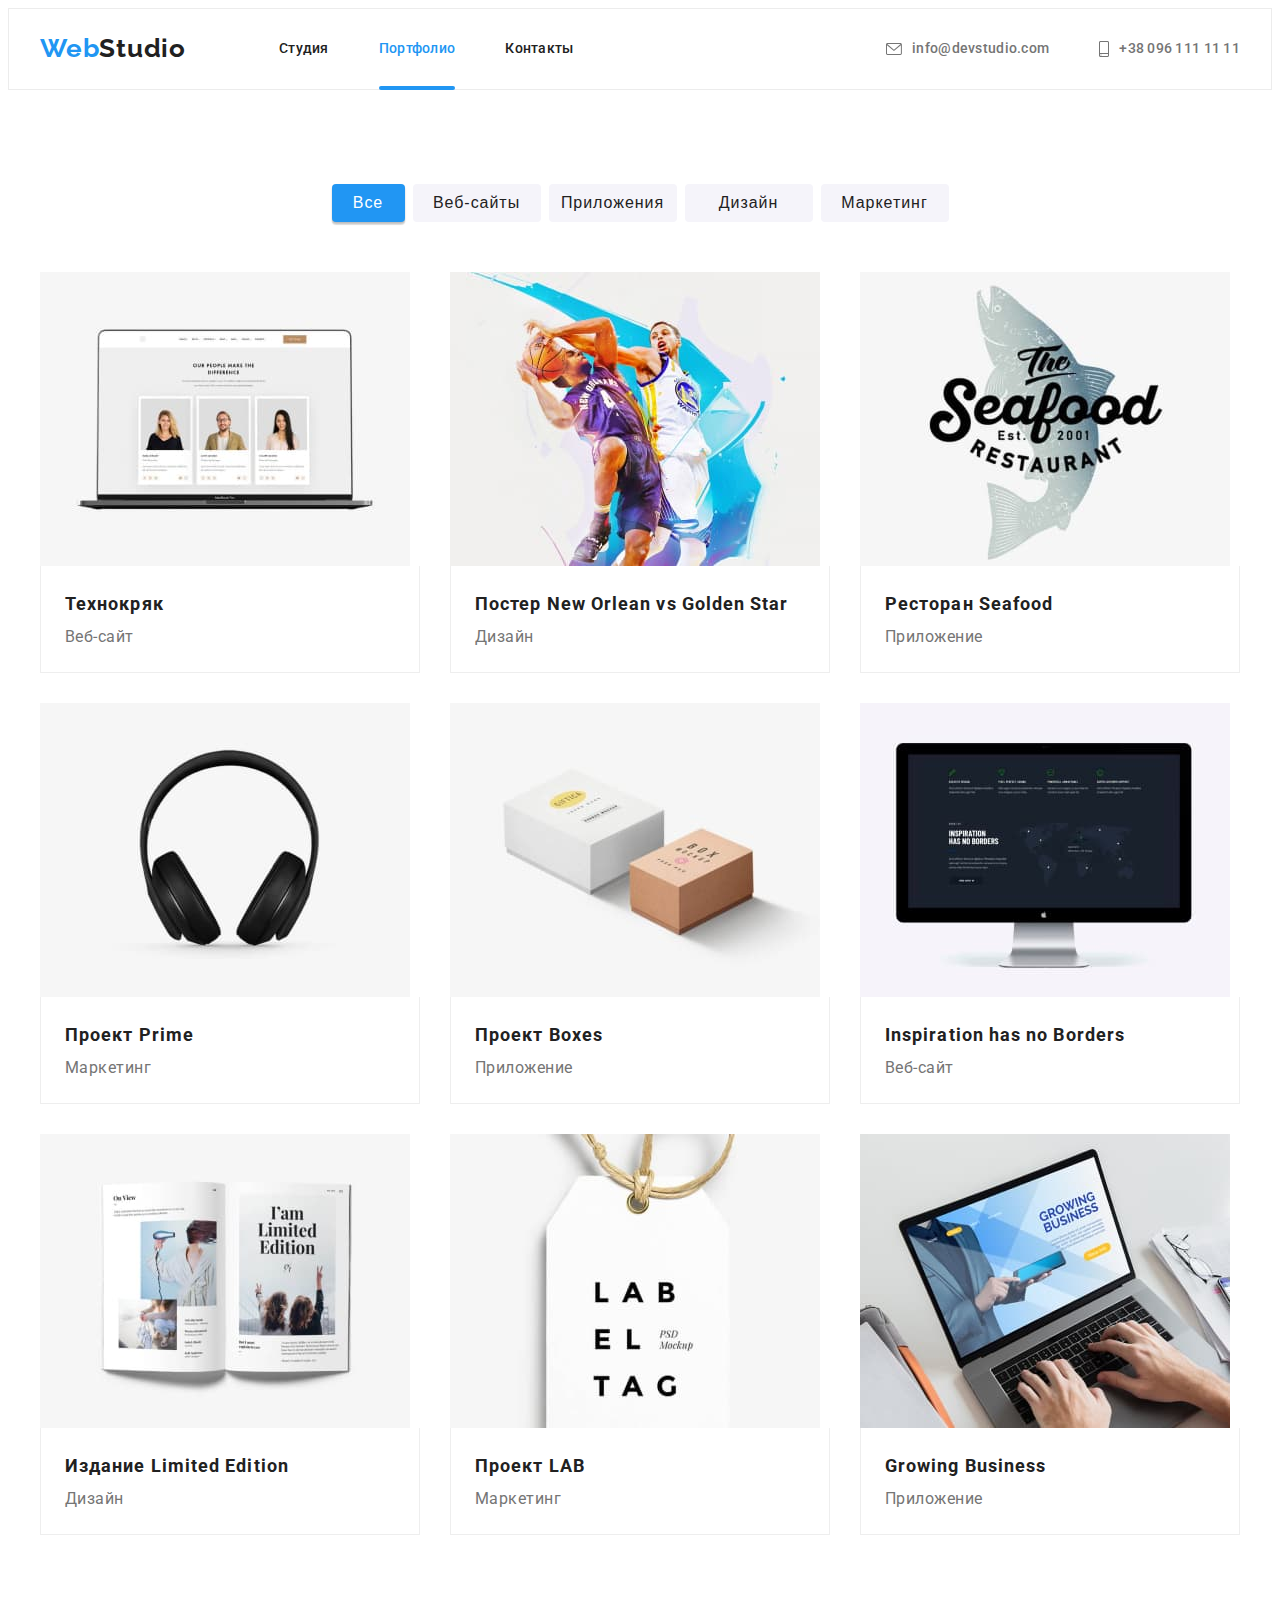
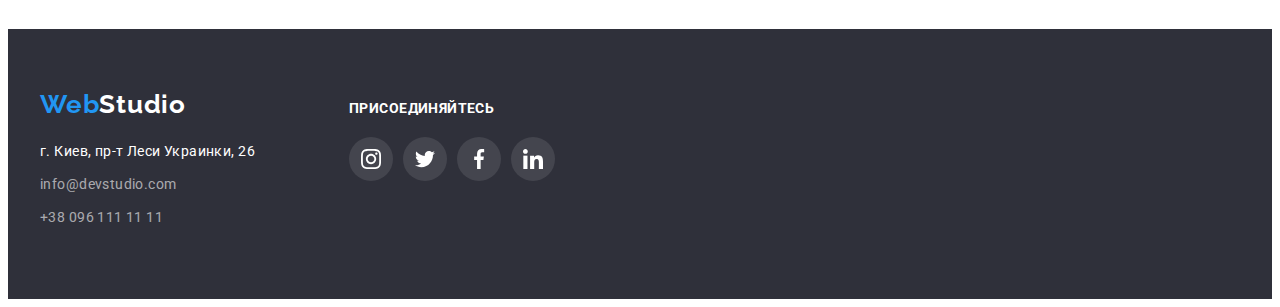
==== portfolio.html @ 604c95b8 "ДЗ 6" ====
<!DOCTYPE html>
<html lang="ru">

<head>
    <meta charset="UTF-8">
    <meta name="viewport" content="width=device-width, initial-scale=1.0" />
    <title>Портфолио</title>
    <link rel="preconnect" href="https://fonts.gstatic.com">
    <link
        href="https://fonts.googleapis.com/css2?family=Raleway:wght@700&family=Roboto:wght@400;500;700;900&display=swap"
        rel="stylesheet">
    <link rel="stylesheet" href="https://cdnjs.cloudflare.com/ajax/libs/modern-normalize/1.0.0/modern-normalize.min.css"
        integrity="sha512-ISS7cAi1PEhQ8jnbJpJZMd29NlhNj4AWYyLOSp2CE/CsHxTCu+r+t0D2yoJudVrd0/8fTVPUVDzY5Tvli75u/g=="
        crossorigin="anonymous" />
    <link rel="stylesheet" href="./css/styles.css">
</head>

<body>
    <!--Шапка сайта-->
<header class="header">
    <div class="container">
        <nav class="navigation">
            <a class="logo icon link" href="/" lang="en">Web<span class="logo-black">Studio</span></a>
            <ul class="site-nav list">
                <li class="head-item"><a class="nav-link link" href="./index.html">Студия</a></li>
                <li class="head-item"><a class="nav-link link current" href="">Портфолио</a></li>
                <li class="head-item"><a class="nav-link link" href="">Контакты</a></li>
            </ul>
        </nav>
        <ul class="contacts list">
            <li class="head-item">
                <a class="mail-link link" href="mailto:info@devstudio.com">
                    <svg class="logo-img" width="16px" height="12px">
                        <use href="./images/icons.svg#icon-mail"></use>
                    </svg>info@devstudio.com</a>
            </li>
            <li class="head-item">
                <a class="tel-link link" href="tel:+380961111111">
                    <svg class="logo-img" width="10px" height="16px">
                        <use href="./images/icons.svg#icon-tel"></use>
                    </svg>+38 096 111 11 11</a>
            </li>
        </ul>
    </div>
</header>
    <main>
        <section class="portfolio">
            <div class="container">
                <ul class="portfolio-list list">
                    <li class="portfolio-list-item">
                        <h2 class="visually-hidden">кнопка-все</h2>
                        <button class="modal-btn blue button" type="button">Все</button>
                    </li>
                    <li class="portfolio-list-item">
                        <h2 class="visually-hidden">кнопка-веб-сайты</h2>
                        <button class="modal-btn button" type="button">Веб-сайты</button>
                    </li>
                    <li class="portfolio-list-item">
                        <h2 class="visually-hidden">кнопка-приложения</h2>
                        <button class="modal-btn button" type="button">Приложения</button>
                    </li>
                    <li class="portfolio-list-item">
                        <h2 class="visually-hidden">кнопка-дизайн</h2>
                        <button class="modal-btn button" type="button">Дизайн</button>
                    </li>
                    <li class="portfolio-list-item">
                        <h2 class="visually-hidden">кнопка-маркетинг</h2>
                        <button class="modal-btn button" type="button">Маркетинг</button>
                    </li>
                </ul>
                    <h2 class="visually-hidden">projects</h2>
                <ul class="projects-list list">
                    <li class="projects-list-card">
                        <a class="projects-card link" href="">
                           <div class="projects-card-overlay">
                                <img src="./images/technocryak.jpg" alt="изображение сайта" width="370" height="294">
                                <p class="overlay">Технокряк это современная площадка распространения коронавируса. Компании используют эту платформу
                                    для цифрового
                                    шпионажа и атак на защищённые сервера конкурентов.</p>
                           </div>
                            <div class="card">
                                <h3 class="projects-list-title">Технокряк</h3>
                                <p class="projects-list-text">Веб-сайт</p>
                            </div>
                        </a>
                    </li>
                    <li class="projects-list-card">
                        <a class="projects-card link" href="">
                            <div class="projects-card-overlay">
                                <img src="./images/neworlean.jpg" alt="изображение постера" width="370" height="294">
                                <p class="overlay">Технокряк это современная площадка распространения коронавируса. Компании используют эту платформу
                                    для цифрового
                                    шпионажа и атак на защищённые сервера конкурентов.</p>
                            </div>
                            <div class="card">
                                <h3 class="projects-list-title">Постер New Orlean vs Golden Star</h3>
                                <p class="projects-list-text">Дизайн</p>
                            </div>
                        </a>
                    </li>
                    <li class="projects-list-card">
                        <a class="projects-card link" href="">
                            <div class="projects-card-overlay">
                                <img src="./images/seafood.jpg" alt="приложение ресторана" width="370" height="294">
                                <p class="overlay">Технокряк это современная площадка распространения коронавируса. Компании используют эту платформу
                                для цифрового
                                шпионажа и атак на защищённые сервера конкурентов.</p>
                            </div>
                            <div class="card">
                                <h3 class="projects-list-title">Ресторан Seafood</h3>
                                <p class="projects-list-text">Приложение</p>
                            </div>
                        </a>
                    </li>
                    <li class="projects-list-card">
                        <a class="projects-card link" href="">
                            <div class="projects-card-overlay">
                                <img src="./images/prime.jpg" alt="изображение проекта маркетинга" width="370" height="294">
                                <p class="overlay">Технокряк это современная площадка распространения коронавируса. Компании используют эту платформу
                                для цифрового
                                шпионажа и атак на защищённые сервера конкурентов.</p>
                            </div>
                            <div class="card">
                                <h3 class="projects-list-title">Проект Prime</h3>
                                <p class="projects-list-text">Маркетинг</p>
                            </div>
                        </a>
                    </li>
                    <li class="projects-list-card">
                        <a class="projects-card link" href="">
                            <div class="projects-card-overlay">
                                <img src="./images/boxes.jpg" alt="изображение приложения проекта" width="370" height="294">
                                <p class="overlay">Технокряк это современная площадка распространения коронавируса. Компании используют эту платформу
                                для цифрового
                                шпионажа и атак на защищённые сервера конкурентов.</p>
                            </div>
                            <div class="card">
                                <h3 class="projects-list-title">Проект Boxes</h3>
                                <p class="projects-list-text">Приложение</p>
                            </div>
                        </a>
                    </li>
                    <li class="projects-list-card">
                        <a class="projects-card link" href="">
                            <div class="projects-card-overlay">
                                <img src="./images/inspiration.jpg" alt="изображение сайта" width="370" height="294">
                                <p class="overlay">Технокряк это современная площадка распространения коронавируса. Компании используют эту платформу
                                для цифрового
                                шпионажа и атак на защищённые сервера конкурентов.</p>
                            </div>
                            <div class="card">
                                <h3 class="projects-list-title">Inspiration has no Borders</h3>
                                <p class="projects-list-text">Веб-сайт</p>
                            </div>
                        </a>
                    </li>
                    <li class="projects-list-card">
                        <a class="projects-card link" href="">
                            <div class="projects-card-overlay">
                                <img src="./images/limitededition.jpg" alt="изображение дизайна издания" width="370" height="294">
                                <p class="overlay">Технокряк это современная площадка распространения коронавируса. Компании используют эту платформу
                                для цифрового
                                шпионажа и атак на защищённые сервера конкурентов.</p>
                            </div>
                            <div class="card">
                                <h3 class="projects-list-title">Издание Limited Edition</h3>
                                <p class="projects-list-text">Дизайн</p>
                            </div>
                        </a>
                    </li>
                    <li class="projects-list-card">
                        <a class="projects-card link" href="">
                            <div class="projects-card-overlay">
                                <img src="./images/lab.jpg" alt="изображение проекта маркетинга" width="370" height="294">
                                <p class="overlay">Технокряк это современная площадка распространения коронавируса. Компании используют эту платформу
                                для цифрового
                                шпионажа и атак на защищённые сервера конкурентов.</p>
                            </div>
                            <div class="card">
                                <h3 class="projects-list-title">Проект LAB</h3>
                                <p class="projects-list-text">Маркетинг</p>
                            </div>
                        </a>
                    </li>
                    <li class="projects-list-card">
                        <a class="projects-card link" href="">
                            <div class="projects-card-overlay">
                                <img src="./images/growingbusiness.jpg" alt="изображение приложения" width="370" height="294">
                                <p class="overlay">Технокряк это современная площадка распространения коронавируса. Компании используют эту платформу
                                для цифрового
                                шпионажа и атак на защищённые сервера конкурентов.</p>
                            </div>
                            <div class="card">
                                <h3 class="projects-list-title">Growing Business</h3>
                                <p class="projects-list-text">Приложение</p>
                            </div>
                        </a>
                    </li>
                </ul>
            </div>
        </section>
    </main>
    <!--Подвал сайта-->
    <footer class="footer">
        <div class="footer-container container">
            <div class="left-side">
                <a class="logo link" href="" lang="en">Web<span class="logo-white">Studio</span></a>
                <address class="address">
                    <ul class="footer-contacts list">
                        <li class="footer-contacts-list"><a class="footer-adress white link"
                                href="https://goo.gl/maps/LXZm2R2SJm3Z9BvE9">г. Киев, пр-т Леси Украинки, 26</a></li>
                        <li class="footer-contacts-list"><a class="footer-adress link" href="mailto:info@devstudio.com"
                                lang="en">info@devstudio.com</a></li>
                        <li class="footer-contacts-list"><a class="footer-adress link" href="tel:+380961111111">+38 096 111
                                11 11</a></li>
                    </ul>
                </address>
            </div>
            <div class="right-side">
                <p class="footer-social-list">присоединяйтесь</p>
                <ul class="footer-social-list-icons list">
                    <li class="social-list-item">
                        <a href="" class="footer-social-list-link soc-link">
                            <svg class="social-list-icon" width="20px" height="20px">
                                <use href="./images/icons.svg#icon-instagram"></use>
                            </svg>
                        </a>
                    </li>
                    <li class="social-list-item">
                        <a href="" class="footer-social-list-link soc-link">
                            <svg class="social-list-icon" width="20px" height="20px">
                                <use href="./images/icons.svg#icon-twitter"></use>
                            </svg>
                        </a>
                    </li>
                    <li class="social-list-item">
                        <a href="" class="footer-social-list-link soc-link">
                            <svg class="social-list-icon" width="20px" height="20px">
                                <use href="./images/icons.svg#icon-facebook"></use>
                            </svg>
                        </a>
                    </li>
                    <li class="social-list-item">
                        <a href="" class="footer-social-list-link soc-link">
                            <svg class="social-list-icon" width="20px" height="20px">
                                <use href="./images/icons.svg#icon-linkedin"></use>
                            </svg>
                        </a>
                    </li>
                </ul>
            </div>
        </div>
    </footer>
    </body>
    
    </html>
---- css/styles.css ----
:root {
  --main-font: "Roboto", sans-serif;
  --secondary-font: "Raleway", sans-serif;
  --accent-color: #2196f3;
  --footer-color: #2f303a;
  --background-color: #ffffff;
  --font-color: #212121;
  --description-color: #757575;
  --secondary-background: #f5f4fa;
  --adress-color: rgba(255, 255, 255, 0.6);
  --border-cards: #eeeeee;
  --accent-padding-top: 94px;
  --accent-padding-bottom: 94px;
  --color-link: #afb1b8;
  --color-footer-link: rgba(255, 255, 255, 0.1);
  --color-border-header: #ececec;
  --color-hover-btn: #188ce8;
}
body {
  font-family: var(--main-font);
  background-color: var(--background-color);
}
h1,
h2,
h3,
h4,
h5,
h6,
p {
  margin: 0;
}
ul,
ol {
  margin: 0;
  padding: 0;
}
img {
  display: block;
}
.link {
  text-decoration: none;
}
.list {
  list-style: none;
}
.address {
  font-style: normal;
}
.visually-hidden {
  position: absolute !important;
  clip: rect(1px 1px 1px 1px); /* IE6, IE7 */
  clip: rect(1px, 1px, 1px, 1px);
  padding: 0 !important;
  border: 0 !important;
  height: 1px !important;
  width: 1px !important;
  overflow: hidden;
}
.container {
  width: 1200px;
  margin: 0 auto;
  padding-left: 15px;
  padding-right: 15px;
}
/*COMPONENTS*/
.logo {
  font-family: var(--secondary-font);
  font-weight: 700;
  font-size: 26px;
  line-height: 1.19;
  letter-spacing: 0.03em;
  color: var(--accent-color);
}
.button {
  font-size: 16px;
  line-height: 1.88;
  letter-spacing: 0.06em;
  cursor: pointer;
  border: none;
  border-radius: 4px;
}
.soc-link {
  display: flex;
  justify-content: center;
  align-items: center;
  border-radius: 50%;
  width: 44px;
  height: 44px;
}
/*END COMPONENTS*/

/*SITE NAV*/
.header {
  border: 1px solid var(--color-border-header);
}
.header .container {
  display: flex;
  align-items: center;
}
.navigation {
  display: flex;
  align-items: center;
}
.site-nav {
  display: flex;
  align-items: center;
}
.contacts {
  display: flex;
  justify-content: center;
  align-items: center;
  margin-left: auto;
}
.logo {
  margin-right: 93px;
}
.logo.icon {
  padding-top: 24px;
  padding-bottom: 25px;
}
.nav-link:hover,
.nav-link:focus {
  color: var(--accent-color);
}
.head-item:not(:last-child) {
  margin-right: 50px;
}
.logo-black {
  color: var(--font-color);
}
.nav-link {
  font-weight: 500;
  font-size: 14px;
  line-height: 1.14;
  letter-spacing: 0.02em;
  color: var(--font-color);
  padding: 32px 0px;
  display: block;
  transition: color 250ms cubic-bezier(0.4, 0, 0.2, 1);
}
.mail-link.link:hover,
.mail-link.link:focus,
.tel-link.link:hover,
.tel-link.link:focus {
  color: var(--accent-color);
}
.mail-link.link:hover .logo-img,
.mail-link.link:focus .logo-img {
  fill: var(--accent-color);
}
.tel-link.link:hover .logo-img,
.tel-link.link:focus .logo-img {
  fill: var(--accent-color);
}
.site-nav .link.current {
  color: var(--accent-color);
}
.current::after {
  content: "";
  display: block;
  position: absolute;
  left: 0;
  bottom: -1px;
  width: 100%;
  height: 4px;
  background-color: var(--accent-color);
  border-radius: 4px;
}
.head-item {
  position: relative;
}
.tel-link,
.mail-link {
  display: flex;
  align-items: center;
  font-weight: 500;
  font-size: 14px;
  line-height: 1.14;
  letter-spacing: 0.02em;
  color: var(--description-color);
  padding: 32px 0px;
  transition: color 250ms cubic-bezier(0.4, 0, 0.2, 1);
}
.logo-img {
  margin-right: 10px;
  fill: var(--description-color);
  transition: fill 250ms cubic-bezier(0.4, 0, 0.2, 1);
}
/*END SITE NAV*/

/*HERO*/
.hero {
  background-color: var(--footer-color);
  max-width: 1600px;
  padding-top: 200px;
  padding-bottom: 200px;
  text-align: center;
  margin-left: auto;
  margin-right: auto;
  background-image: linear-gradient(
      rgba(47, 48, 58, 0.4),
      rgba(47, 48, 58, 0.4)
    ),
    url(../images/bg-hero.jpg);
  background-position: center;
  background-repeat: no-repeat;
  background-size: cover;
  background-color: var(--footer-color);
}
.hero-title {
  font-weight: 900;
  font-size: 44px;
  line-height: 1.36;
  letter-spacing: 0.06em;
  color: var(--background-color);
  text-transform: uppercase;
  width: 696px;
  margin: 0 auto;
  margin-bottom: 30px;
}
.hero-btn {
  display: inline-block;
  font-weight: 700;
  background-color: var(--accent-color);
  color: var(--background-color);
  height: 50px;
  width: 200px;
  left: 700px;
  top: 430px;
  box-shadow: 0px 4px 4px 0px rgba(0, 0, 0, 0.15);
  transition: background-color 250ms cubic-bezier(0.4, 0, 0.2, 1);
}
.hero-btn:hover,
.hero-btn:focus {
  background-color: var(--color-hover-btn);
}
/*END HERO*/

/*FEATURES*/
.features {
  display: flex;
  align-items: center;
  margin-left: -30px;
  margin-top: -30px;
}
.features-list {
  flex-basis: calc(100% / 4 - 30px);
  margin-left: 30px;
  margin-top: 30px;
}
.feature-title {
  text-transform: uppercase;
  font-weight: 700;
  font-size: 14px;
  line-height: 1.14;
  letter-spacing: 0.03em;
  color: var(--font-color);
  margin-bottom: 10px;
}
.description {
  font-size: 14px;
  line-height: 1.71;
  letter-spacing: 0.03em;
  color: var(--description-color);
}
.advantages {
  padding-top: var(--accent-padding-top);
  padding-bottom: 47px;
}
.feature-logo {
  height: 70px;
  width: 70px;
}
.feature-icons {
  display: flex;
  justify-content: center;
  align-items: center;
  width: 270px;
  height: 120px;
  background: var(--secondary-background);
  border-radius: 4px;
  margin-bottom: 30px;
}
/*END FEATURES*/

/*SERVICES*/
.services {
  padding-top: 47px;
  padding-bottom: var(--accent-padding-bottom);
}
.services-list {
  display: flex;
  align-items: center;
  margin-left: -30px;
  margin-top: -30px;
}
.title {
  font-weight: 700;
  font-size: 36px;
  line-height: 1.17;
  letter-spacing: 0.03em;
  color: var(--font-color);
  text-align: center;
}
.subtitle {
  margin-bottom: 50px;
}
.services-list-item {
  flex-basis: calc(100% / 3 - 30px);
  margin-left: 30px;
  margin-top: 30px;
}
.services-card {
  position: relative;
}
.services-list-item-text {
  display: flex;
  justify-content: center;
  align-items: center;
  position: absolute;
  width: 370px;
  height: 70px;
  bottom: 0;
  left: 0;
  background-color: rgba(47, 48, 58, 0.8);
  color: var(--background-color);
  font-size: 14px;
  font-weight: 700;
  line-height: 1.14;
  letter-spacing: 0.03em;

  text-transform: uppercase;
}
/*END SERVICES*/

/*TEAM*/
.team {
  background-color: var(--secondary-background);
  padding-top: 94px;
  padding-bottom: var(--accent-padding-bottom);
}
.team-list {
  display: flex;
  align-items: center;
  margin-left: -30px;
  margin-top: -30px;
}
.title-team {
  margin-bottom: 50px;
}
.team-list-title {
  font-weight: 500;
  font-size: 16px;
  line-height: 1.19;
  letter-spacing: 0.03em;
  color: var(--font-color);
  margin-bottom: 10px;
}
.team-list-position {
  font-size: 16px;
  line-height: 1.19;
  letter-spacing: 0.03em;
  color: var(--description-color);
}
.team-list-item-description {
  padding: 30px 30px 30px 32px;
  text-align: center;
  background-color: var(--background-color);
  border-radius: 4px;
}
.team-list-item {
  flex-basis: calc(100% / 4 - 30px);
  margin-left: 30px;
  margin-top: 30px;
  box-shadow: 0px 1px 3px rgba(0, 0, 0, 0.12), 0px 1px 1px rgba(0, 0, 0, 0.14),
    0px 2px 1px rgba(0, 0, 0, 0.2);
  border-radius: 0px 0px 4px 4px;
}
.social-list {
  display: flex;
  align-items: center;
  justify-content: space-between;
  margin-top: 16px;
}
.social-list-link {
  background-color: var(--background-color);
  fill: var(--color-link);
  transition: fill 250ms cubic-bezier(0.4, 0, 0.2, 1),
    background-color 250ms cubic-bezier(0.4, 0, 0.2, 1);
}
.social-list-link:hover,
.social-list-link:focus {
  fill: var(--background-color);
  background-color: var(--accent-color);
}
/*END TEAM*/

/*CLIENTS*/
.clients-icon-link {
  display: flex;
  justify-content: center;
  align-items: center;
  width: 170px;
  height: 90px;
  background-color: var(--background-color);
  border: 1px solid var(--color-link);
  border-radius: 4px;
  fill: var(--color-link);
  transition: fill 250ms cubic-bezier(0.4, 0, 0.2, 1),
    border 250ms cubic-bezier(0.4, 0, 0.2, 1);
}
.clients-list {
  display: flex;
  justify-content: space-between;
  align-items: center;
  margin-top: 50px;
}
.clients {
  padding-top: var(--accent-padding-top);
  padding-bottom: var(--accent-padding-bottom);
}
.clients-icon-link:hover,
.clients-icon-link:focus {
  border: 1px solid var(--accent-color);
  fill: var(--accent-color);
}
/*END CLIENTS*/

/*FOOTER*/
.footer {
  background-color: var(--footer-color);
  padding-top: 60px;
  padding-bottom: 60px;
}
.footer-container {
  display: flex;
  align-items: baseline;
}
.logo-white {
  color: var(--background-color);
}
.footer-adress {
  font-size: 14px;
  line-height: 1.71;
  letter-spacing: 0.03em;
  color: var(--adress-color);
  transition: color 250ms cubic-bezier(0.4, 0, 0.2, 1);
}
.footer-adress:hover,
.footer-adress:focus {
  color: var(--background-color);
}
.footer-adress.white {
  color: var(--background-color);
}
.footer-contacts {
  margin-top: 20px;
}
.footer-contacts-list {
  margin-bottom: 9px;
}
.footer-adress:hover,
.footer-adress:focus {
  color: var(--accent-color);
}
.footer-social-list {
  font-size: 14px;
  font-weight: 700;
  line-height: 1.14;
  letter-spacing: 0.03em;
  color: var(--background-color);
  margin-bottom: 20px;
  text-transform: uppercase;
}
.right-side {
  width: 206px;
  height: 80px;
  margin-left: 70px;
}
.footer-social-list-icons {
  display: flex;
  align-items: center;
  justify-content: space-between;
}
.footer-social-list-link {
  background-color: var(--color-footer-link);
  fill: var(--background-color);
  transition: background-color 250ms cubic-bezier(0.4, 0, 0.2, 1);
}
.footer-social-list-link:hover,
.footer-social-list-link:focus {
  background-color: var(--accent-color);
}
.footer-form {
  height: 86px;
  width: 570px;
  margin-left: 93px;
}
.form-item {
  font-size: 14px;
  font-weight: 700;
  line-height: 1.14;
  letter-spacing: 0.03em;
  color: var(--background-color);
  text-transform: uppercase;
}
.button-icon {
  fill: var(--background-color);
  margin-left: 10px;
}
.footer-modal-btn {
}
/*END FOOTER*/

/*PORTFOLIO*/
.portfolio {
  padding-top: var(--accent-padding-top);
  padding-bottom: var(--accent-padding-bottom);
}
.portfolio-list {
  display: flex;
  align-items: center;
  justify-content: center;
  margin-bottom: 50px;
}
.modal-btn {
  font-weight: 500;
  color: var(--font-color);
  background-color: var(--secondary-background);
  height: 38px;
  width: 128px;
  left: 576px;
  top: 174px;
  transition: background-color 250ms cubic-bezier(0.4, 0, 0.2, 1),
    color 250ms cubic-bezier(0.4, 0, 0.2, 1),
    box-shadow 250ms cubic-bezier(0.4, 0, 0.2, 1);
}
.modal-btn:hover,
.modal-btn:focus {
  background-color: var(--accent-color);
  color: var(--background-color);
  box-shadow: 0px 3px 1px rgba(0, 0, 0, 0.1), 0px 1px 2px rgba(0, 0, 0, 0.08),
    0px 2px 2px rgba(0, 0, 0, 0.12);
}
.modal-btn.blue {
  background-color: var(--accent-color);
  color: var(--background-color);
  height: 38px;
  width: 73px;
  left: 495px;
  top: 174px;
  box-shadow: 0px 3px 1px rgba(0, 0, 0, 0.1), 0px 1px 2px rgba(0, 0, 0, 0.08),
    0px 2px 2px rgba(0, 0, 0, 0.12);
}
.projects-list-title {
  font-weight: 700;
  font-size: 18px;
  line-height: 2;
  letter-spacing: 0.06em;
  color: var(--font-color);
}
.projects-list-text {
  font-size: 16px;
  line-height: 1.88;
  letter-spacing: 0.03em;
  color: var(--description-color);
}
.portfolio-list-item:not(:last-child) {
  margin-right: 8px;
}
.projects-list {
  display: flex;
  align-items: center;
  flex-wrap: wrap;
  margin-left: -30px;
  margin-top: -30px;
}
.projects-list-card {
  flex-basis: calc(100% / 3 - 30px);
  margin-left: 30px;
  margin-top: 30px;
}
.projects-card {
  display: block;
}
.projects-card:hover,
.projects-card:focus {
  box-shadow: 0px 4px 4px 0px rgba(0, 0, 0, 0.25);
  transition: box-shadow 250ms cubic-bezier(0.4, 0, 0.2, 1);
}
.card {
  padding: 20px 24px;
  border-right: 1px solid var(--border-cards);
  border-bottom: 1px solid var(--border-cards);
  border-left: 1px solid var(--border-cards);
}
.overlay {
  position: absolute;
  top: 0;
  left: 0;
  height: 100%;
  background-color: rgba(33, 150, 243, 0.9);
  color: var(--background-color);
  font-size: 18px;
  line-height: 1.56;
  letter-spacing: 0.03em;
  text-align: left;
  padding: 63px 24px;
  overflow: auto;
  transform: translateY(100%);
  transition: transform 250ms cubic-bezier(0.4, 0, 0.2, 1);
}
.projects-card-overlay {
  position: relative;
  overflow: hidden;
}
.projects-card:hover .overlay,
.projects-card:focus .overlay {
  transform: translateY(0%);
}
/*END PORTFOLIO*/

/*Modal*/
.backdrop {
  position: fixed;
  top: 0;
  left: 0;
  width: 100vw;
  height: 100vh;
  background-color: rgba(0, 0, 0, 0.2);
  transition: all 250ms cubic-bezier(0.4, 0, 0.2, 1);
}
.modal {
  position: absolute;
  top: 50%;
  left: 50%;
  padding: 40px;
  transform: translate(-50%, -50%);
  height: 581px;
  width: 528px;
  border-radius: 4px;
  background-color: var(--background-color);
  box-shadow: 0px 4px 4px rgba(0, 0, 0, 0.25), 0px 1px 3px rgba(0, 0, 0, 0.12),
    0px 1px 1px rgba(0, 0, 0, 0.14), 0px 2px 1px rgba(0, 0, 0, 0.2);
}
.modal-btn-close {
  position: absolute;
  top: 8px;
  right: 8px;
  width: 30px;
  height: 30px;
  background-color: var(--background-color);
  border: 1px solid rgba(0, 0, 0, 0.1);
  border-radius: 50%;
  cursor: pointer;
}
.is-hidden {
  opacity: 0;
  visibility: hidden;
  pointer-events: none;
}
.modal-form {
  display: flex;
  flex-direction: column;
}
.modal-text {
  font-size: 20px;
  font-weight: 700;
  line-height: 1.15;
  letter-spacing: 0.03em;
  text-align: center;
  color: var(--font-color);
  padding-bottom: 2px;
}
.modal-form-input {
  width: 100%;
  height: 40px;
  border: 1px solid rgba(33, 33, 33, 0.2);
  border-radius: 4px;
  padding-left: 42px;
  transition: border-color 250ms cubic-bezier(0.4, 0, 0.2, 1);
}
.modal-form-input:focus {
  outline: none;
  border-color: var(--accent-color);
}
.form-icon {
  position: absolute;
  display: block;
  top: 50%;
  left: 12px;
  transform: translateY(-50%);
  transition: fill 250ms cubic-bezier(0.4, 0, 0.2, 1);
}
.modal-form-input:focus + .form-icon {
  fill: var(--accent-color);
}
.modal-form-input-wrapper {
  position: relative;
  display: block;
  margin-top: 4px;
}
.modal-form-field {
  font-size: 12px;
  line-height: 1.17;
  letter-spacing: 0.01em;
  color: var(--description-color);
  margin-top: 10px;
}
.modal-form-message {
  width: 100%;
  height: 120px;
  border: 1px solid rgba(33, 33, 33, 0.2);
  border-radius: 4px;
  padding: 12px 16px;
  resize: none;
  margin-top: 4px;
  transition: border-color 250ms cubic-bezier(0.4, 0, 0.2, 1);
  margin-bottom: 20px;
}
.modal-form-message::placeholder {
  font-size: 12px;
  font-weight: 400;
  line-height: 1.17;
  letter-spacing: 0.01em;
  color: rgba(117, 117, 117, 0.5);
}
.modal-form-message:focus {
  outline: none;
  border-color: var(--accent-color);
}
.modal-form-check-desc::before {
  display: inline-block;
  content: "";
  width: 16px;
  height: 15px;
  border: 2px solid var(--font-color);
  border-radius: 4px;
  cursor: pointer;
  margin-right: 8px;
  transition: border 250ms cubic-bezier(0.4, 0, 0.2, 1);
}
.modal-form-term:checked + .modal-form-check-desc::before {
  background-image: url(../images/icon-check.svg);
  background-color: var(--accent-color);
  background-position: center;
  border-color: var(--accent-color);
  box-shadow: 0px 1px 3px rgba(0, 0, 0, 0.12), 0px 1px 1px rgba(0, 0, 0, 0.14),
    0px 2px 1px rgba(0, 0, 0, 0.2);
}
.modal-form-term:focus + .modal-form-check-desc::before {
  border: 2px solid var(--accent-color);
}
.modal-form-check-desc {
  font-size: 14px;
  line-height: 1.71;
  letter-spacing: 0.03em;
  color: var(--description-color);
}
.modal-form-btn {
  align-self: center;
  margin-top: 30px;
}
.modal-form-btn:hover,
.modal-form-btn:focus {
  background-color: var(--color-hover-btn);
}
.form-link {
  color: var(--accent-color);
}
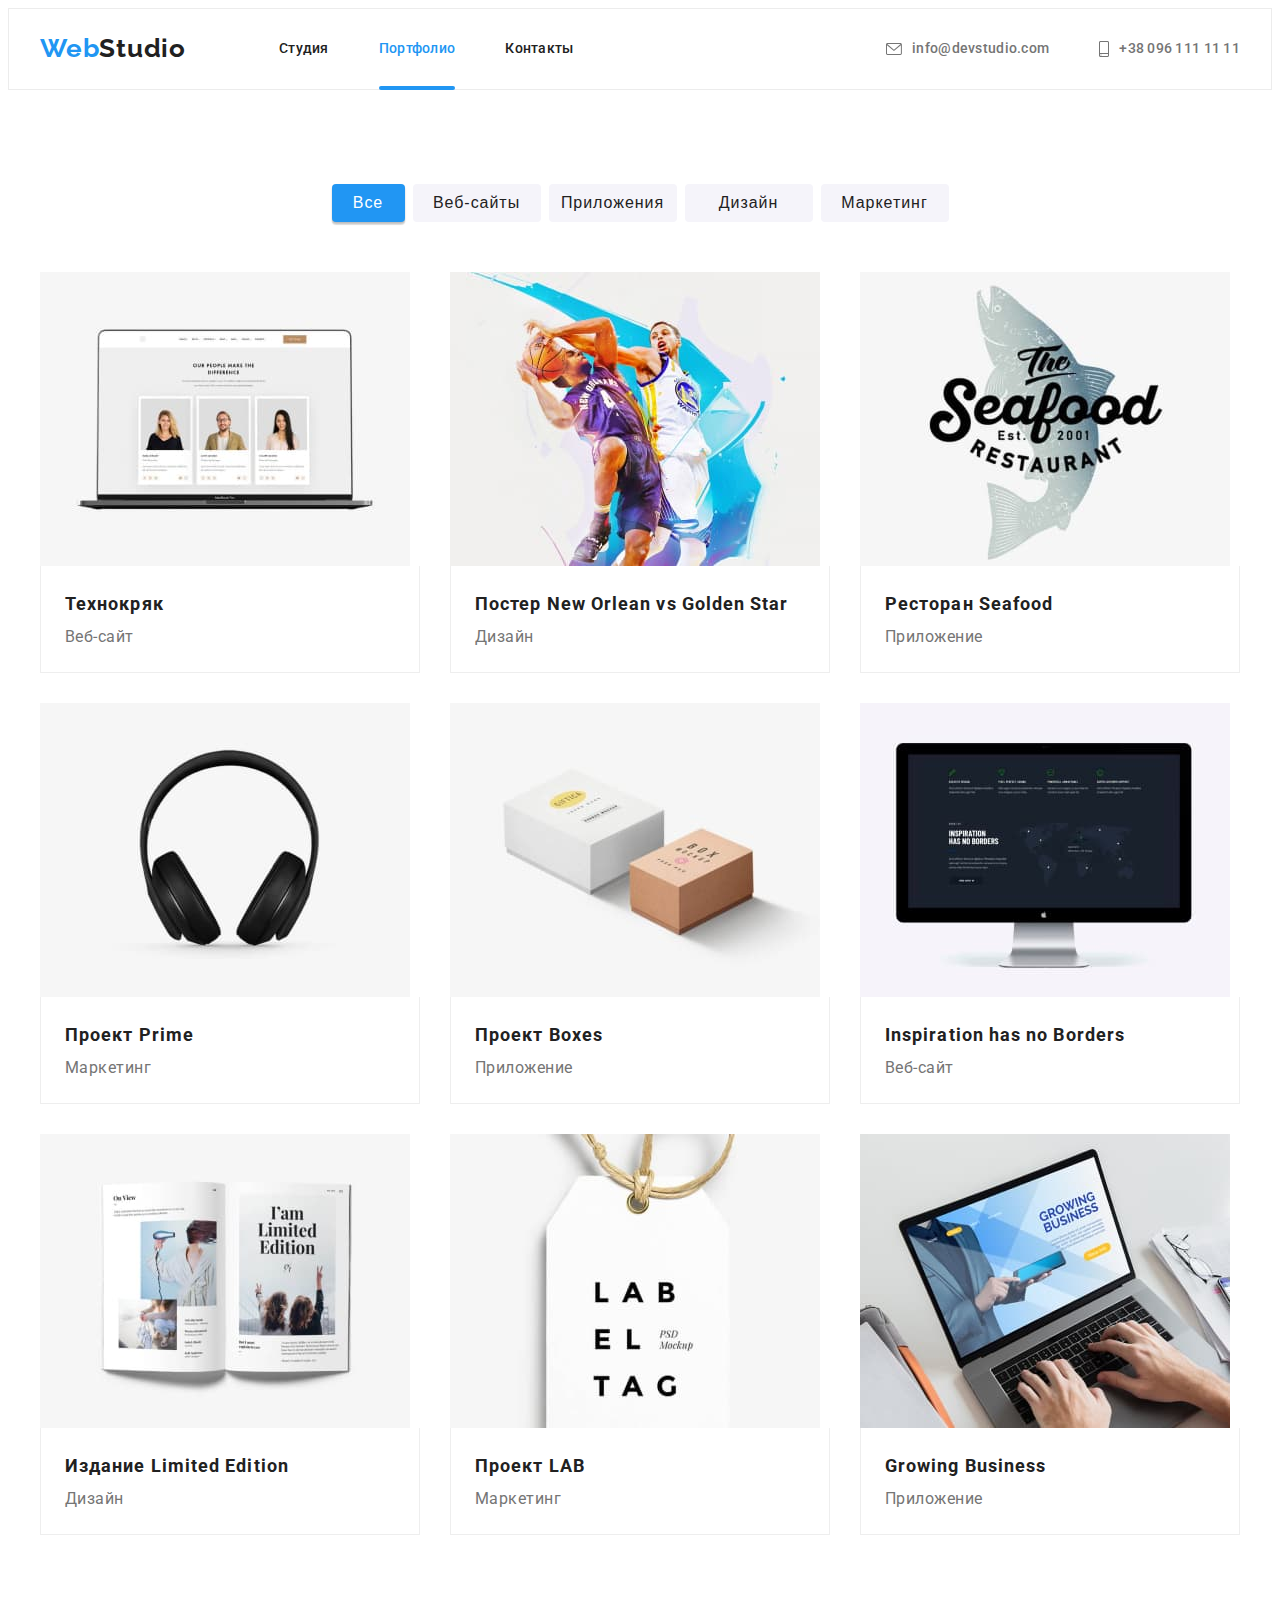
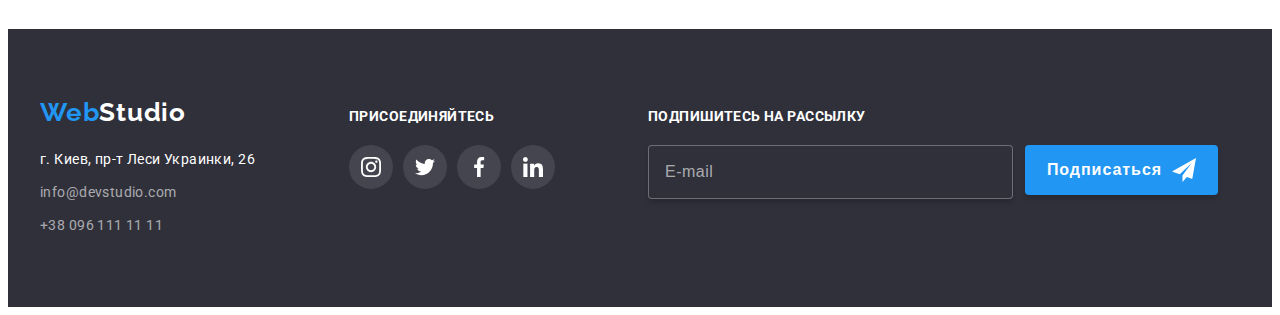
==== commit 3ea1c527: "ДЗ 6" ====
--- a/portfolio.html
+++ b/portfolio.html
@@ -249,8 +249,69 @@
                     </li>
                 </ul>
             </div>
+            <div class="footer-form-field">
+                <b class="form-item">Подпишитесь на рассылку</b>
+                <form action="#" class="footer-form">
+                    <input type="email" name="footer-user-mail" class="footer-form-input" placeholder="E-mail" required>
+                    <button type="submit" class="footer-modal-btn hero-btn button">
+                        Подписаться
+                        <svg class="button-icon" width="24px" height="24px">
+                            <use href="./images/icons.svg#icon-send"></use>
+                        </svg>
+                    </button>
+                </form>
+            </div>
         </div>
     </footer>
+    <div class="backdrop is-hidden" data-modal>
+        <div class="modal">
+            <button type="button" class="modal-btn-close" data-modal-close>
+                <svg class="btn-close" width="11px" height="11px">
+                    <use href="./images/icons.svg#icon-close"></use>
+                </svg>
+            </button>
+            <b class="modal-text">Оставьте свои данные, мы вам перезвоним</b>
+            <form action="#" class="modal-form">
+                <label class="modal-form-field" for="">
+                    Имя
+                    <span class="modal-form-input-wrapper">
+                        <input type="text" name="user-name" class="modal-form-input" required minlength="2">
+                        <svg class="form-icon" width="18px" height="18px">
+                            <use href="./images/icons.svg#icon-form-name"></use>
+                        </svg>
+                    </span>
+                </label>
+                <label class="modal-form-field" for="">
+                    Телефон
+                    <span class="modal-form-input-wrapper">
+                        <input type="tel" name="user-phone" class="modal-form-input" required
+                            pattern="[0-9]{3}-[0-9]{3}-[0-9]{2}-[0-9]{2}" title="096-111-11-11">
+                        <svg class="form-icon" width="18px" height="18px">
+                            <use href="./images/icons.svg#icon-form-phone"></use>
+                        </svg>
+                    </span>
+                </label>
+                <label class="modal-form-field" for="">
+                    Почта
+                    <span class="modal-form-input-wrapper">
+                        <input type="email" name="user-mail" class="modal-form-input" required>
+                        <svg class="form-icon" width="18px" height="18px">
+                            <use href="./images/icons.svg#icon-form-email"></use>
+                        </svg>
+                    </span>
+                </label>
+                <label class="modal-form-field" for="">
+                    Комментарий
+                    <textarea name="user-message" id="" class="modal-form-message" placeholder="Введите текст"></textarea>
+                </label>
+                <input type="checkbox" id="user-term" name="user-term" class="modal-form-term visually-hidden">
+                <label for="user-term" class="modal-form-check-desc">Соглашаюсь с рассылкой и принимаю <a href=""
+                        class="form-link">Условия договора</a></label>
+                <button type="submit" class="modal-form-btn hero-btn button">Отправить</button>
+            </form>
+        </div>
+    </div>
+    <script src="./js/modal.js"></script>
     </body>
     
     </html>--- a/css/styles.css
+++ b/css/styles.css
@@ -491,24 +491,50 @@
 .footer-social-list-link:focus {
   background-color: var(--accent-color);
 }
-.footer-form {
+.footer-form-field {
   height: 86px;
   width: 570px;
   margin-left: 93px;
+  margin-top: 20px;
 }
 .form-item {
+  display: block;
   font-size: 14px;
   font-weight: 700;
   line-height: 1.14;
   letter-spacing: 0.03em;
   color: var(--background-color);
   text-transform: uppercase;
+}
+.footer-form {
+  display: flex;
+  margin-top: 20px;
+}
+.footer-form-input {
+  width: 358px;
+  height: 50px;
+  border: 1px solid rgba(255, 255, 255, 0.3);
+  box-shadow: 0px 4px 4px rgba(0, 0, 0, 0.15);
+  border-radius: 4px;
+  background-color: var(--footer-color);
+  margin-right: 12px;
+  padding-left: 16px;
+}
+.footer-form-input::placeholder {
+  font-size: 16px;
+  font-weight: 400;
+  line-height: 1.25;
+  letter-spacing: 0.03em;
+  color: var(--adress-color);
 }
 .button-icon {
   fill: var(--background-color);
   margin-left: 10px;
 }
 .footer-modal-btn {
+  display: flex;
+  justify-content: center;
+  align-items: center;
 }
 /*END FOOTER*/
 
